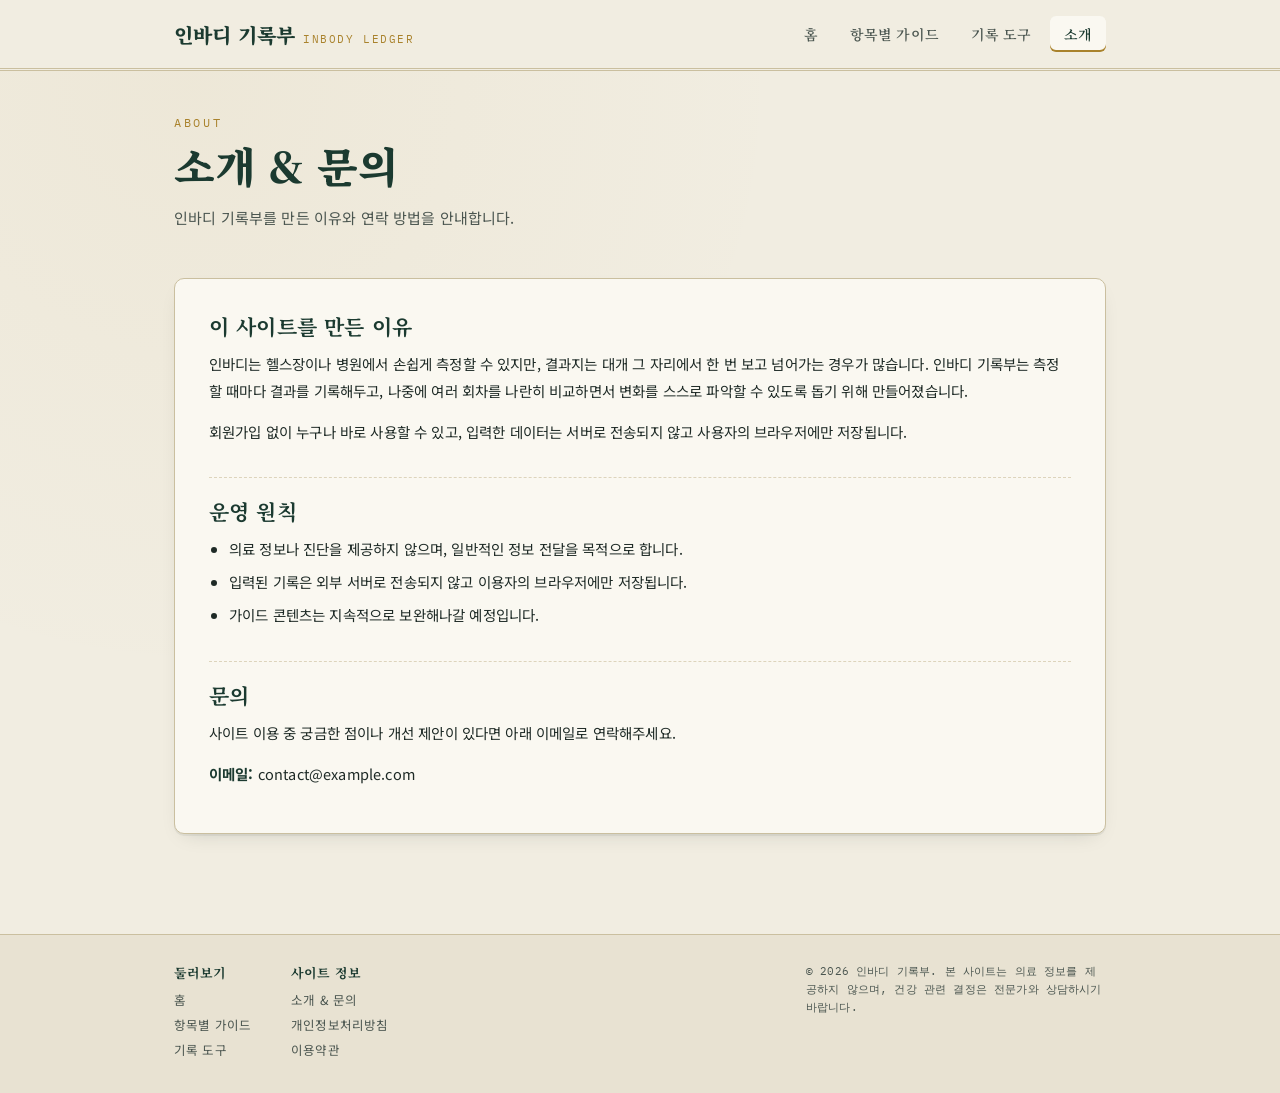
==== about.html @ d4ae5d89 "Add files via upload" ====
<!DOCTYPE html>
<html lang="ko">
<head>
<meta charset="UTF-8">
<meta name="viewport" content="width=device-width, initial-scale=1.0">
<title>소개 &amp; 문의 | 인바디 기록부</title>
<meta name="description" content="인바디 기록부 사이트 소개와 문의 방법을 안내합니다.">
<link rel="canonical" href="https://example.com/about.html">
<link rel="preconnect" href="https://fonts.googleapis.com">
<link href="https://fonts.googleapis.com/css2?family=Noto+Serif+KR:wght@500;600;700;900&family=Noto+Sans+KR:wght@400;500;700&family=IBM+Plex+Mono:wght@400;500;600&display=swap" rel="stylesheet">
<link rel="stylesheet" href="css/style.css">
</head>
<body>

<header class="site-header">
  <div class="bar">
    <a class="brand" href="index.html">
      <span class="mark">인바디 기록부</span>
      <span class="sub">INBODY LEDGER</span>
    </a>
    <nav class="site-nav">
      <a href="index.html">홈</a>
      <a href="guide.html">항목별 가이드</a>
      <a href="tracker.html">기록 도구</a>
      <a href="about.html" class="active">소개</a>
    </nav>
  </div>
</header>

<div class="page-cover">
  <div class="eyebrow">ABOUT</div>
  <h1 class="title">소개 &amp; 문의</h1>
  <p class="lede">인바디 기록부를 만든 이유와 연락 방법을 안내합니다.</p>
</div>

<main class="content">
  <article class="doc">
    <h2>이 사이트를 만든 이유</h2>
    <p>인바디는 헬스장이나 병원에서 손쉽게 측정할 수 있지만, 결과지는 대개 그 자리에서 한 번 보고 넘어가는 경우가 많습니다. 인바디 기록부는 측정할 때마다 결과를 기록해두고, 나중에 여러 회차를 나란히 비교하면서 변화를 스스로 파악할 수 있도록 돕기 위해 만들어졌습니다.</p>
    <p>회원가입 없이 누구나 바로 사용할 수 있고, 입력한 데이터는 서버로 전송되지 않고 사용자의 브라우저에만 저장됩니다.</p>

    <h2>운영 원칙</h2>
    <ul>
      <li>의료 정보나 진단을 제공하지 않으며, 일반적인 정보 전달을 목적으로 합니다.</li>
      <li>입력된 기록은 외부 서버로 전송되지 않고 이용자의 브라우저에만 저장됩니다.</li>
      <li>가이드 콘텐츠는 지속적으로 보완해나갈 예정입니다.</li>
    </ul>

    <h2>문의</h2>
    <p>사이트 이용 중 궁금한 점이나 개선 제안이 있다면 아래 이메일로 연락해주세요.</p>
    <p><strong>이메일:</strong> contact@example.com</p>
  </article>
</main>

<footer class="site-footer">
  <div class="wrap">
    <div class="cols">
      <div class="col">
        <h4>둘러보기</h4>
        <a href="index.html">홈</a>
        <a href="guide.html">항목별 가이드</a>
        <a href="tracker.html">기록 도구</a>
      </div>
      <div class="col">
        <h4>사이트 정보</h4>
        <a href="about.html">소개 &amp; 문의</a>
        <a href="privacy.html">개인정보처리방침</a>
        <a href="terms.html">이용약관</a>
      </div>
    </div>
    <div class="legal">
      © 2026 인바디 기록부. 본 사이트는 의료 정보를 제공하지 않으며, 건강 관련 결정은 전문가와 상담하시기 바랍니다.
    </div>
  </div>
</footer>

</body>
</html>
---- css/style.css ----
:root{
  --paper: #f1ede1;
  --paper-deep: #e8e2d2;
  --card: #faf8f1;
  --ink: #1e2a26;
  --ink-soft: #4b5650;
  --teal: #2e5c4e;
  --teal-dark: #1b3a30;
  --brass: #a9822c;
  --clay: #a5432e;
  --clay-soft: #c97a63;
  --line: #cabf9f;
  --line-soft: #ddd4bc;
  --up: #2e5c4e;
  --down: #a5432e;
  --shadow: 0 2px 0 rgba(30,42,38,0.06), 0 8px 20px -12px rgba(30,42,38,0.25);
}

*{ box-sizing: border-box; }

html{ scroll-behavior: smooth; }

body{
  margin:0;
  background:
    radial-gradient(circle at 15% 8%, rgba(169,130,44,0.05), transparent 40%),
    var(--paper);
  color: var(--ink);
  font-family: 'Noto Sans KR', sans-serif;
  letter-spacing: 0.01em;
}

::selection{ background: var(--brass); color: var(--card); }

a{ color: var(--teal-dark); }

/* ===== Site header / nav ===== */
header.site-header{
  border-bottom: 3px double var(--line);
  background: var(--paper);
  position: sticky; top:0; z-index: 50;
}
.site-header .bar{
  max-width: 980px;
  margin: 0 auto;
  padding: 16px 24px;
  display:flex;
  align-items:center;
  justify-content: space-between;
  gap: 16px;
  flex-wrap: wrap;
}
.brand{
  display:flex;
  align-items:baseline;
  gap: 8px;
  text-decoration:none;
}
.brand .mark{
  font-family:'Noto Serif KR', serif;
  font-weight:900;
  font-size: 20px;
  color: var(--teal-dark);
}
.brand .sub{
  font-family:'IBM Plex Mono', monospace;
  font-size: 10.5px;
  color: var(--brass);
  letter-spacing: 0.15em;
  text-transform: uppercase;
}
nav.site-nav{ display:flex; gap: 4px; flex-wrap: wrap; }
nav.site-nav a{
  font-family:'Noto Serif KR', serif;
  font-weight:600;
  font-size: 14px;
  text-decoration: none;
  color: var(--ink-soft);
  padding: 8px 14px;
  border-radius: 6px;
}
nav.site-nav a:hover, nav.site-nav a.active{
  color: var(--teal-dark);
  background: var(--card);
  box-shadow: 0 -2px 0 var(--brass) inset;
}

/* ===== Hero / page header ===== */
.page-cover{
  max-width: 980px;
  margin: 0 auto;
  padding: 44px 24px 22px;
}
.eyebrow{
  font-family:'IBM Plex Mono', monospace;
  font-size: 12px;
  letter-spacing: 0.22em;
  color: var(--brass);
  text-transform: uppercase;
  margin-bottom: 10px;
}
h1.title{
  font-family:'Noto Serif KR', serif;
  font-weight: 900;
  font-size: clamp(28px, 4.6vw, 42px);
  margin: 0 0 10px;
  color: var(--teal-dark);
  line-height: 1.2;
}
.lede{
  font-size: 15px;
  color: var(--ink-soft);
  max-width: 640px;
  line-height: 1.7;
}

main.content{ max-width: 980px; margin: 0 auto; padding: 0 24px 60px; }

/* ===== article / content blocks ===== */
article.doc{
  background: var(--card);
  border: 1px solid var(--line);
  border-radius: 10px;
  padding: 32px 34px;
  box-shadow: var(--shadow);
  margin-top: 10px;
}
article.doc h2{
  font-family:'Noto Serif KR', serif;
  font-size: 21px;
  color: var(--teal-dark);
  margin: 32px 0 10px;
  padding-top: 18px;
  border-top: 1px dashed var(--line-soft);
}
article.doc h2:first-child{ margin-top:0; padding-top:0; border-top:none; }
article.doc h3{
  font-family:'Noto Serif KR', serif;
  font-size: 16.5px;
  color: var(--ink);
  margin: 20px 0 6px;
}
article.doc p{ line-height: 1.85; font-size: 14.5px; color: var(--ink); margin: 0 0 14px; }
article.doc ul, article.doc ol{ line-height:1.85; font-size:14.5px; padding-left: 20px; margin: 0 0 14px;}
article.doc li{ margin-bottom: 6px; }
article.doc strong{ color: var(--teal-dark); }
article.doc .updated{
  font-family:'IBM Plex Mono', monospace;
  font-size: 11.5px;
  color: var(--ink-soft);
  margin-bottom: 8px;
}

.metric-card{
  background: var(--paper);
  border: 1px solid var(--line-soft);
  border-radius: 8px;
  padding: 16px 18px;
  margin: 14px 0;
}
.metric-card .mname{
  font-family:'IBM Plex Mono', monospace;
  font-size: 12px;
  color: var(--brass);
  letter-spacing: 0.06em;
  margin-bottom: 6px;
}

.callout{
  background: rgba(46,92,78,0.07);
  border-left: 3px solid var(--teal);
  border-radius: 0 8px 8px 0;
  padding: 14px 18px;
  font-size: 13.5px;
  color: var(--ink-soft);
  margin: 18px 0;
  line-height: 1.7;
}

/* ===== CTA block ===== */
.cta-block{
  display:flex;
  align-items:center;
  justify-content: space-between;
  gap: 18px;
  flex-wrap: wrap;
  background: var(--teal-dark);
  color: #f2ecd8;
  border-radius: 10px;
  padding: 26px 28px;
  margin: 34px 0 10px;
}
.cta-block .cta-text .h{
  font-family:'Noto Serif KR', serif;
  font-weight:700;
  font-size: 18px;
  margin-bottom: 4px;
}
.cta-block .cta-text .p{
  font-size: 13px;
  color: #cfc6a6;
}
.btn{
  font-family:'Noto Serif KR', serif;
  font-weight:700;
  font-size: 14px;
  background: var(--brass);
  color: #241a06;
  text-decoration:none;
  padding: 11px 22px;
  border-radius: 7px;
  white-space: nowrap;
}
.btn:hover{ background: #c19a3c; }
.btn.outline{
  background: transparent;
  border: 1px solid var(--line);
  color: var(--ink-soft);
}
.btn.outline:hover{ border-color: var(--teal); color: var(--teal-dark); }

/* ===== 3-column feature grid ===== */
.feature-grid{
  display:grid;
  grid-template-columns: repeat(auto-fit, minmax(260px,1fr));
  gap: 16px;
  margin: 24px 0;
}
.feature-card{
  background: var(--card);
  border: 1px solid var(--line);
  border-radius: 10px;
  padding: 20px 20px 18px;
  box-shadow: var(--shadow);
}
.feature-card .num{
  font-family:'IBM Plex Mono', monospace;
  font-size: 11px;
  color: var(--brass);
  margin-bottom: 8px;
}
.feature-card h3{
  font-family:'Noto Serif KR', serif;
  font-size: 16px;
  color: var(--teal-dark);
  margin: 0 0 8px;
}
.feature-card p{ font-size: 13px; color: var(--ink-soft); line-height:1.7; margin:0; }

/* ===== Ad slot placeholder ===== */
.ad-slot{
  max-width: 980px;
  margin: 36px auto;
  padding: 0 24px;
}
.ad-slot .frame{
  border: 1px dashed var(--line);
  border-radius: 8px;
  background: rgba(202,191,159,0.15);
  text-align:center;
  padding: 22px 14px;
  font-family:'IBM Plex Mono', monospace;
  font-size: 11px;
  color: var(--ink-soft);
  letter-spacing: 0.04em;
}

/* ===== footer ===== */
footer.site-footer{
  border-top: 1px solid var(--line);
  margin-top: 40px;
  background: var(--paper-deep);
}
footer.site-footer .wrap{
  max-width: 980px; margin:0 auto; padding: 28px 24px;
  display:flex; justify-content: space-between; gap: 20px; flex-wrap:wrap;
}
footer.site-footer .cols{ display:flex; gap: 40px; flex-wrap:wrap; }
footer.site-footer .col h4{
  font-family:'Noto Serif KR', serif;
  font-size: 13px;
  color: var(--teal-dark);
  margin: 0 0 8px;
}
footer.site-footer .col a{
  display:block;
  font-size: 12.5px;
  color: var(--ink-soft);
  text-decoration:none;
  margin-bottom: 6px;
}
footer.site-footer .col a:hover{ color: var(--teal-dark); }
footer.site-footer .legal{
  font-family:'IBM Plex Mono', monospace;
  font-size: 11px;
  color: var(--ink-soft);
  max-width: 300px;
  line-height:1.6;
}

@media (max-width: 640px){
  .site-header .bar{ flex-direction: column; align-items: flex-start; }
  .cta-block{ flex-direction:column; align-items:flex-start; }
}

@media (prefers-reduced-motion: reduce){ *{ scroll-behavior:auto !important; } }

/* ===== Tracker tool specific styles ===== */
.tool-tabs{
  display:flex;
  gap: 4px;
  margin: 6px 0 0;
  border-bottom: 1px solid var(--line);
}
.tool-tabs button{
  font-family:'Noto Serif KR', serif;
  font-weight:600;
  font-size: 15px;
  background: transparent;
  border: 1px solid transparent;
  border-bottom: none;
  padding: 10px 18px;
  cursor:pointer;
  color: var(--ink-soft);
  border-radius: 6px 6px 0 0;
  position: relative;
  top: 1px;
}
.tool-tabs button.active{
  background: var(--card);
  color: var(--teal-dark);
  border-color: var(--line);
  box-shadow: 0 -2px 0 var(--brass) inset;
}
.tool-tabs button .count{
  font-family:'IBM Plex Mono',monospace;
  font-size: 11px;
  color: var(--brass);
  margin-left:6px;
}

.tool-panel{ display:none; padding: 26px 0 10px; }
.tool-panel.active{ display:block; }

.form-card{
  background: var(--card);
  border: 1px solid var(--line);
  border-radius: 10px;
  padding: 26px 26px 22px;
  box-shadow: var(--shadow);
}
.form-card h2{
  font-family:'Noto Serif KR', serif;
  font-size: 19px;
  margin: 0 0 4px;
  color: var(--teal-dark);
}
.form-hint{ font-size: 12.5px; color: var(--ink-soft); margin: 0 0 20px; }

.grid{
  display:grid;
  grid-template-columns: repeat(auto-fill, minmax(150px,1fr));
  gap: 14px 16px;
}
.field label{
  display:block;
  font-size: 11.5px;
  color: var(--ink-soft);
  margin-bottom: 5px;
  font-family:'IBM Plex Mono', monospace;
  letter-spacing: 0.03em;
}
.field .req{ color: var(--clay); }
.field input, .field select, .field textarea{
  width:100%;
  font-family:'IBM Plex Mono', monospace;
  font-size: 14.5px;
  padding: 8px 9px;
  border: 1px solid var(--line);
  border-radius: 6px;
  background: #fffefb;
  color: var(--ink);
}
.field select{ font-family:'Noto Sans KR', sans-serif; }
.field input:focus, .field select:focus, .field textarea:focus{
  outline: 2px solid var(--brass);
  outline-offset: 1px;
}
.field.full{ grid-column: 1/-1; }
.field textarea{ resize: vertical; min-height: 54px; font-family:'Noto Sans KR', sans-serif; }

.photo-drop{
  border: 1px dashed var(--line);
  border-radius: 8px;
  padding: 14px;
  text-align:center;
  font-size: 12.5px;
  color: var(--ink-soft);
  cursor:pointer;
  background: var(--paper);
}
.photo-drop img{ max-height: 90px; border-radius: 4px; display:block; margin: 0 auto 6px; }

.form-actions{
  display:flex;
  justify-content: flex-end;
  gap: 10px;
  margin-top: 22px;
  padding-top: 16px;
  border-top: 1px dashed var(--line-soft);
}
button.primary{
  font-family:'Noto Serif KR', serif;
  font-weight:700;
  font-size: 14.5px;
  background: var(--teal);
  color: #fbf7ec;
  border:none;
  padding: 11px 22px;
  border-radius: 7px;
  cursor:pointer;
  transition: transform .12s ease, background .12s ease;
}
button.primary:hover{ background: var(--teal-dark); transform: translateY(-1px); }
button.ghost{
  font-family:'Noto Sans KR', sans-serif;
  font-size: 13.5px;
  background: transparent;
  border: 1px solid var(--line);
  color: var(--ink-soft);
  padding: 10px 16px;
  border-radius: 7px;
  cursor:pointer;
}
button.ghost:hover{ border-color: var(--teal); color: var(--teal-dark); }

.empty-state{
  text-align:center;
  padding: 60px 20px;
  color: var(--ink-soft);
  font-size: 14px;
}
.empty-state .big{
  font-family:'Noto Serif KR', serif;
  font-size: 20px;
  color: var(--teal-dark);
  margin-bottom: 8px;
}

.record-list{ display:flex; flex-direction:column; gap: 16px; margin-top: 20px; }

.rcard{
  display:flex;
  background: var(--card);
  border: 1px solid var(--line);
  border-radius: 4px 10px 10px 4px;
  box-shadow: var(--shadow);
  position: relative;
  overflow: hidden;
}
.rcard .tab{
  width: 46px;
  flex-shrink:0;
  background: var(--teal-dark);
  display:flex;
  flex-direction:column;
  align-items:center;
  justify-content:center;
  position: relative;
}
.rcard .tab .hole{
  width: 13px; height: 13px;
  border-radius: 50%;
  background: var(--paper);
  box-shadow: inset 0 0 0 1px rgba(0,0,0,0.15);
  margin-bottom: 10px;
}
.rcard .tab .seq{
  font-family:'IBM Plex Mono', monospace;
  font-size: 11px;
  color: #d8cfaf;
  writing-mode: vertical-rl;
  letter-spacing: 0.1em;
}
.rcard.selected .tab{ background: var(--brass); }
.rcard.selected{ box-shadow: 0 0 0 2px var(--brass), var(--shadow); }

.rcard .body{ flex:1; padding: 16px 18px; }
.rcard .rhead{
  display:flex;
  align-items: baseline;
  justify-content: space-between;
  gap: 10px;
  margin-bottom: 10px;
  flex-wrap: wrap;
}
.rcard .date{
  font-family:'Noto Serif KR', serif;
  font-weight:700;
  font-size: 17px;
  color: var(--teal-dark);
}
.rcard .condition{
  font-family:'IBM Plex Mono', monospace;
  font-size: 11.5px;
  color: var(--brass);
  background: rgba(169,130,44,0.1);
  padding: 3px 8px;
  border-radius: 4px;
}
.rcard .rhead-actions{ display:flex; gap:8px; align-items:center; margin-left:auto; }
.rcard .rhead-actions label{
  display:flex; align-items:center; gap:5px;
  font-size: 11.5px; color: var(--ink-soft); cursor:pointer;
  font-family:'IBM Plex Mono', monospace;
}
.rcard .del{
  background:none; border:none; color: var(--clay-soft);
  cursor:pointer; font-size: 12px; padding: 2px 6px;
}
.rcard .del:hover{ color: var(--clay); }

.metrics{
  display:grid;
  grid-template-columns: repeat(auto-fill, minmax(96px, 1fr));
  gap: 10px 14px;
  padding-top: 10px;
  border-top: 1px solid var(--line-soft);
}
.metric .k{ font-size: 10.5px; color: var(--ink-soft); margin-bottom:2px; }
.metric .v{ font-family:'IBM Plex Mono', monospace; font-weight:600; font-size: 15px; color: var(--ink); }
.metric .v .unit{ font-size: 10.5px; color: var(--ink-soft); font-weight:400; margin-left:2px;}

.rcard .memo{
  margin-top: 12px;
  font-size: 12.5px;
  color: var(--ink-soft);
  padding-top: 10px;
  border-top: 1px dashed var(--line-soft);
  line-height: 1.5;
}
.rcard .thumb{
  position:absolute; right:14px; top:14px;
  width: 46px; height: 46px; border-radius: 6px; object-fit:cover;
  border: 1px solid var(--line);
}

.compare-bar{
  display:flex;
  align-items:center;
  justify-content: space-between;
  background: var(--teal-dark);
  color: #f2ecd8;
  padding: 12px 18px;
  border-radius: 8px;
  margin-bottom: 18px;
  font-size: 13px;
  gap: 12px;
  flex-wrap: wrap;
}
.compare-bar .thread-note{ font-family:'IBM Plex Mono', monospace; font-size:12px; color:#d8cfaf; }
.compare-bar button.primary{ padding: 8px 16px; font-size: 13px; }

.compare-table-wrap{ overflow-x:auto; margin-top: 6px; }
table.compare{
  width:100%;
  border-collapse: collapse;
  background: var(--card);
  border: 1px solid var(--line);
  border-radius: 10px;
  overflow:hidden;
  font-size: 13.5px;
}
table.compare th, table.compare td{
  padding: 10px 14px;
  text-align: left;
  border-bottom: 1px solid var(--line-soft);
  white-space: nowrap;
}
table.compare thead th{
  font-family:'Noto Serif KR', serif;
  background: var(--paper-deep);
  color: var(--teal-dark);
  font-size: 13px;
}
table.compare tbody th{
  font-family:'IBM Plex Mono', monospace;
  font-size: 11.5px;
  color: var(--ink-soft);
  background: var(--paper);
  position: sticky; left:0;
}
table.compare td{ font-family:'IBM Plex Mono', monospace; }
.delta{ font-size: 11px; margin-left:6px; }
.delta.up{ color: var(--up); }
.delta.down{ color: var(--down); }
.delta.flat{ color: var(--ink-soft); }

.compare-empty{
  text-align:center; padding: 50px 20px; color: var(--ink-soft); font-size:13.5px;
}

.avg-banner{
  display:flex; gap: 24px; flex-wrap:wrap;
  background: var(--paper-deep);
  border: 1px solid var(--line);
  border-radius: 8px;
  padding: 14px 18px;
  margin-bottom: 16px;
  font-family:'IBM Plex Mono', monospace;
  font-size: 12.5px;
}
.avg-banner b{ color: var(--teal-dark); font-family:'Noto Serif KR', serif; }
.avg-banner span.tag{ color: var(--brass); font-weight:600; }

.storage-warning{
  max-width:980px;margin:16px auto 0;padding:12px 18px;
  background:#f6e9c9;border:1px solid #a9822c;border-radius:8px;
  font-size:12.5px;color:#4b3a12;font-family:'Noto Sans KR',sans-serif;
}

@media (max-width: 560px){
  .rcard{ flex-direction: column; }
  .rcard .tab{ width:100%; flex-direction:row; padding: 8px; }
  .rcard .tab .hole{ margin: 0 10px 0 0; }
  .rcard .tab .seq{ writing-mode: horizontal-tb; }
  .rcard .thumb{ position: static; margin-bottom: 8px; }
}
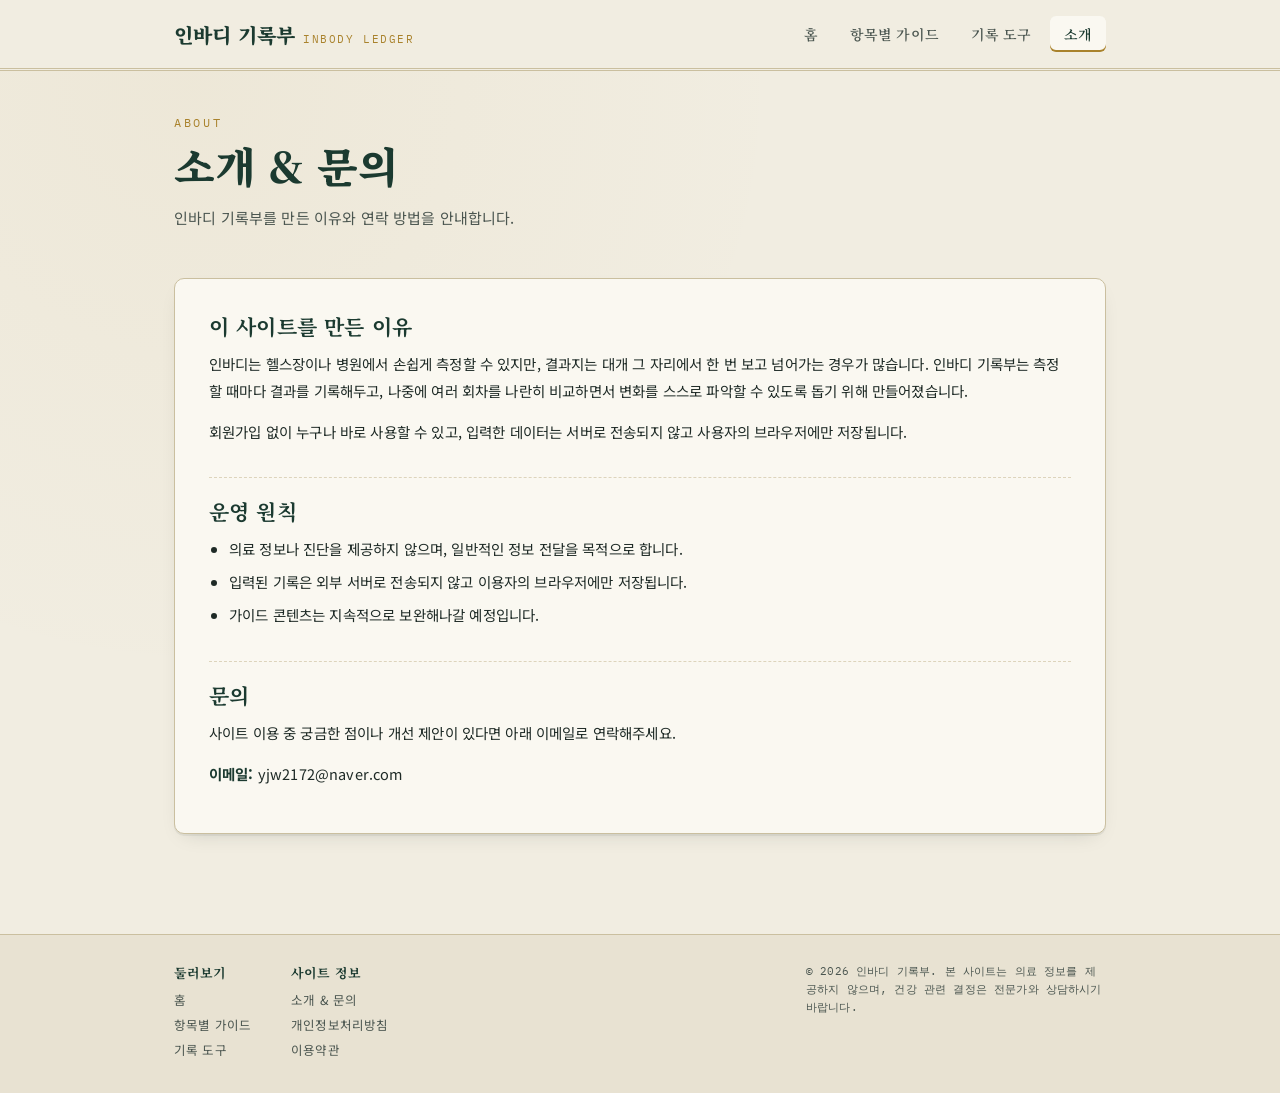
==== commit 50e23f7e: "Add files via upload" ====
--- a/about.html
+++ b/about.html
@@ -6,8 +6,11 @@
 <title>소개 &amp; 문의 | 인바디 기록부</title>
 <meta name="description" content="인바디 기록부 사이트 소개와 문의 방법을 안내합니다.">
 <link rel="canonical" href="https://example.com/about.html">
+<meta name="naver-site-verification" content="7c5803e0667ca97e8ee6781f5c3fd69aa331b6ec" />
 <link rel="preconnect" href="https://fonts.googleapis.com">
 <link href="https://fonts.googleapis.com/css2?family=Noto+Serif+KR:wght@500;600;700;900&family=Noto+Sans+KR:wght@400;500;700&family=IBM+Plex+Mono:wght@400;500;600&display=swap" rel="stylesheet">
+<script async src="https://pagead2.googlesyndication.com/pagead/js/adsbygoogle.js?client=ca-pub-2557338953436433"
+     crossorigin="anonymous"></script>
 <link rel="stylesheet" href="css/style.css">
 </head>
 <body>
@@ -48,7 +51,7 @@
 
     <h2>문의</h2>
     <p>사이트 이용 중 궁금한 점이나 개선 제안이 있다면 아래 이메일로 연락해주세요.</p>
-    <p><strong>이메일:</strong> contact@example.com</p>
+    <p><strong>이메일:</strong> yjw2172@naver.com</p>
   </article>
 </main>
 
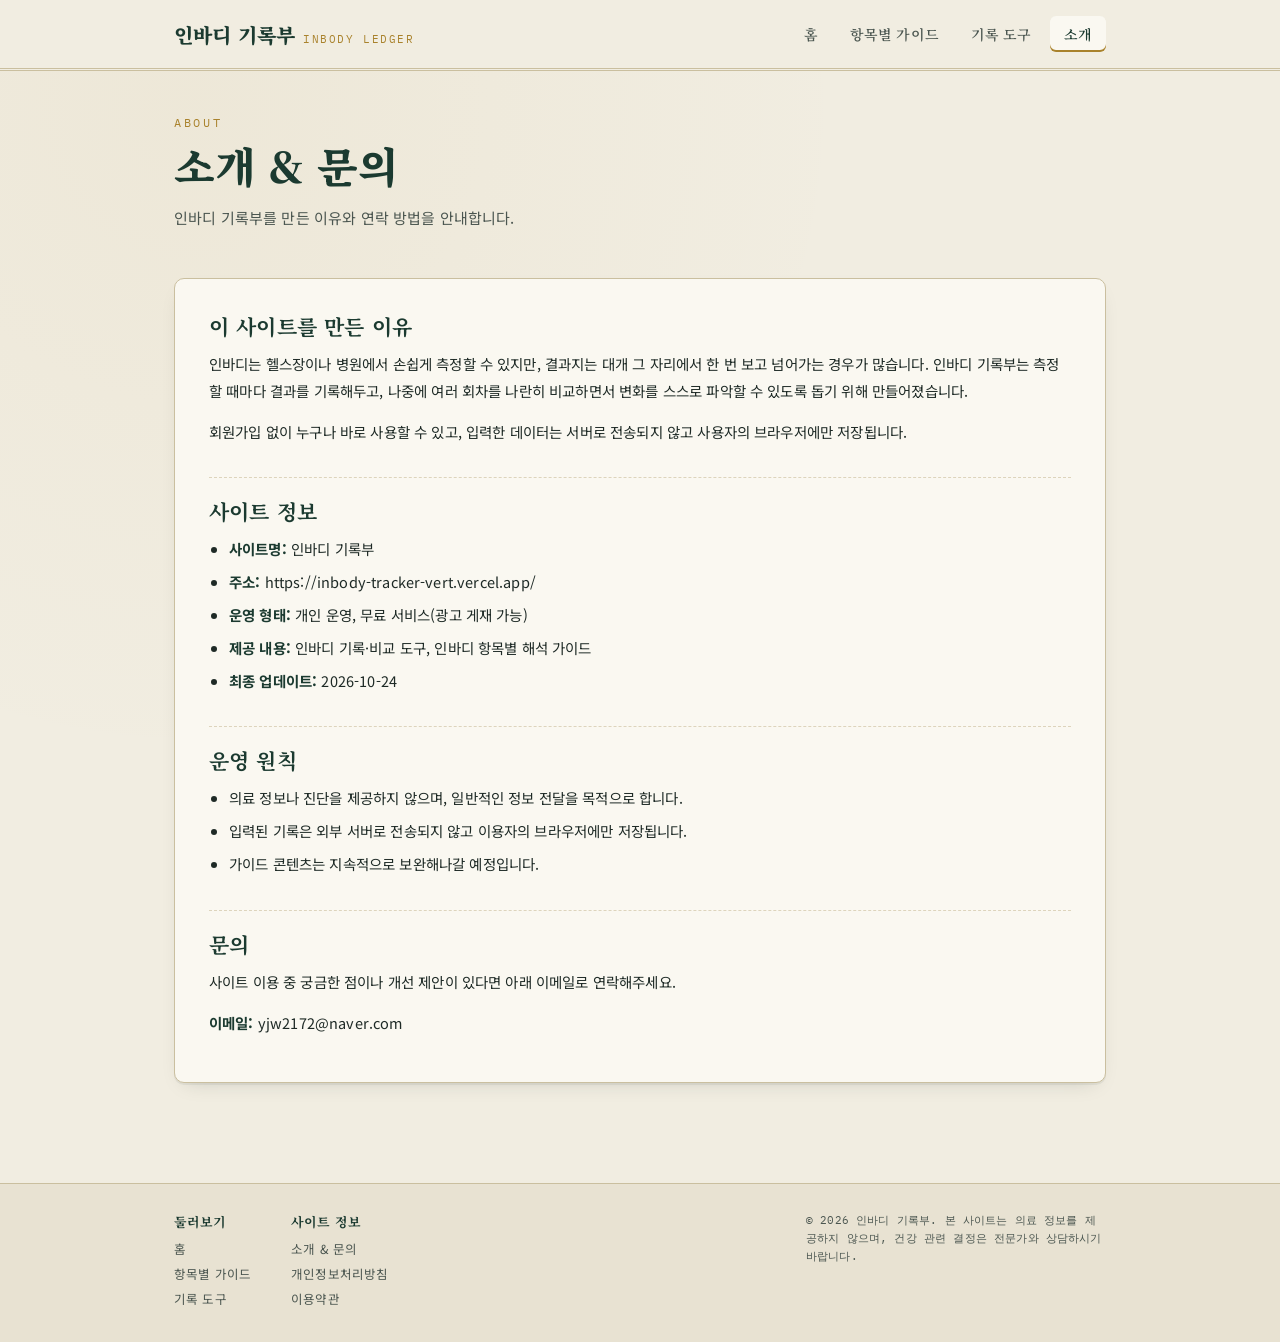
==== commit 8d9d1a67: "Add files via upload" ====
--- a/about.html
+++ b/about.html
@@ -5,7 +5,7 @@
 <meta name="viewport" content="width=device-width, initial-scale=1.0">
 <title>소개 &amp; 문의 | 인바디 기록부</title>
 <meta name="description" content="인바디 기록부 사이트 소개와 문의 방법을 안내합니다.">
-<link rel="canonical" href="https://example.com/about.html">
+<link rel="canonical" href="https://inbody-tracker-vert.vercel.app/about.html">
 <meta name="naver-site-verification" content="7c5803e0667ca97e8ee6781f5c3fd69aa331b6ec" />
 <link rel="preconnect" href="https://fonts.googleapis.com">
 <link href="https://fonts.googleapis.com/css2?family=Noto+Serif+KR:wght@500;600;700;900&family=Noto+Sans+KR:wght@400;500;700&family=IBM+Plex+Mono:wght@400;500;600&display=swap" rel="stylesheet">
@@ -41,6 +41,15 @@
     <h2>이 사이트를 만든 이유</h2>
     <p>인바디는 헬스장이나 병원에서 손쉽게 측정할 수 있지만, 결과지는 대개 그 자리에서 한 번 보고 넘어가는 경우가 많습니다. 인바디 기록부는 측정할 때마다 결과를 기록해두고, 나중에 여러 회차를 나란히 비교하면서 변화를 스스로 파악할 수 있도록 돕기 위해 만들어졌습니다.</p>
     <p>회원가입 없이 누구나 바로 사용할 수 있고, 입력한 데이터는 서버로 전송되지 않고 사용자의 브라우저에만 저장됩니다.</p>
+
+    <h2>사이트 정보</h2>
+    <ul>
+      <li><strong>사이트명:</strong> 인바디 기록부</li>
+      <li><strong>주소:</strong> https://inbody-tracker-vert.vercel.app/</li>
+      <li><strong>운영 형태:</strong> 개인 운영, 무료 서비스(광고 게재 가능)</li>
+      <li><strong>제공 내용:</strong> 인바디 기록·비교 도구, 인바디 항목별 해석 가이드</li>
+      <li><strong>최종 업데이트:</strong> 2026-10-24</li>
+    </ul>
 
     <h2>운영 원칙</h2>
     <ul>
--- a/css/style.css
+++ b/css/style.css
@@ -626,3 +626,253 @@
   .rcard .tab .seq{ writing-mode: horizontal-tb; }
   .rcard .thumb{ position: static; margin-bottom: 8px; }
 }
+
+/* ===== Compare bar chart ===== */
+.chart-controls{
+  display:flex;
+  align-items:center;
+  gap: 10px;
+  margin: 18px 0 10px;
+  flex-wrap: wrap;
+}
+.chart-controls label{
+  font-family:'IBM Plex Mono', monospace;
+  font-size: 11.5px;
+  color: var(--ink-soft);
+}
+.chart-controls select{
+  font-family:'Noto Sans KR', sans-serif;
+  font-size: 13.5px;
+  padding: 7px 10px;
+  border: 1px solid var(--line);
+  border-radius: 6px;
+  background: #fffefb;
+  color: var(--ink);
+}
+.bar-chart{
+  background: var(--card);
+  border: 1px solid var(--line);
+  border-radius: 10px;
+  box-shadow: var(--shadow);
+  padding: 24px 20px 14px;
+  margin-bottom: 20px;
+}
+.bar-chart .chart-title{
+  font-family:'Noto Serif KR', serif;
+  font-size: 14px;
+  color: var(--teal-dark);
+  margin-bottom: 18px;
+}
+.bar-track{
+  display:flex;
+  align-items:flex-end;
+  gap: 14px;
+  min-height: 200px;
+  padding: 0 4px;
+  border-bottom: 1px solid var(--line-soft);
+  overflow-x: auto;
+}
+.bar-col{
+  flex:1;
+  display:flex;
+  flex-direction:column;
+  align-items:center;
+  justify-content:flex-end;
+  min-width: 40px;
+  height: 200px;
+}
+.bar-col .bar-value{
+  font-family:'IBM Plex Mono', monospace;
+  font-size: 12px;
+  font-weight:600;
+  color: var(--teal-dark);
+  margin-bottom: 6px;
+  white-space: nowrap;
+}
+.bar-col .bar-shape{
+  width: 100%;
+  max-width: 46px;
+  background: linear-gradient(180deg, var(--teal) 0%, var(--teal-dark) 100%);
+  border-radius: 6px 6px 2px 2px;
+  transition: height .4s ease;
+  position: relative;
+}
+.bar-col.is-max .bar-shape{ background: linear-gradient(180deg, var(--brass) 0%, #8a6a22 100%); }
+.bar-labels{
+  display:flex;
+  gap: 14px;
+  padding: 8px 4px 0;
+}
+.bar-labels .bar-label{
+  flex:1;
+  min-width: 40px;
+  text-align:center;
+  font-family:'IBM Plex Mono', monospace;
+  font-size: 10.5px;
+  color: var(--ink-soft);
+  line-height: 1.4;
+}
+.delta.neutral{ color: var(--ink-soft); }
+
+/* ===== Photo: 카드 내 사진 + 폼 미리보기 + 라이트박스 ===== */
+.photo-drop img{ max-height: 220px; max-width: 100%; border-radius: 6px; }
+
+.photo-btn{
+  display:block;
+  position: relative;
+  margin-top: 14px;
+  padding: 0;
+  border: 1px solid var(--line);
+  border-radius: 8px;
+  background: var(--paper);
+  cursor: zoom-in;
+  overflow: hidden;
+  max-width: 260px;
+}
+.photo-btn img{
+  display:block;
+  width: 100%;
+  max-height: 300px;
+  object-fit: cover;
+}
+.photo-btn .photo-hint{
+  position:absolute; left:0; right:0; bottom:0;
+  padding: 6px 10px;
+  font-family:'IBM Plex Mono', monospace;
+  font-size: 10.5px;
+  color: #f2ecd8;
+  background: linear-gradient(0deg, rgba(27,58,48,0.85), rgba(27,58,48,0));
+  text-align:left;
+}
+.photo-btn:hover{ border-color: var(--brass); }
+.photo-btn:focus-visible{ outline: 2px solid var(--brass); outline-offset: 2px; }
+
+.lightbox{
+  position: fixed; inset: 0;
+  background: rgba(20,28,25,0.88);
+  display:flex; align-items:center; justify-content:center;
+  padding: 20px;
+  z-index: 200;
+}
+.lightbox[hidden]{ display:none; }
+.lightbox-inner{
+  max-width: min(94vw, 900px);
+  max-height: 94vh;
+  display:flex; flex-direction:column; gap: 12px;
+}
+.lightbox-inner img{
+  max-width: 100%;
+  max-height: calc(94vh - 70px);
+  object-fit: contain;
+  border-radius: 8px;
+  background: #000;
+}
+.lightbox-bar{
+  display:flex; align-items:center; justify-content: space-between; gap: 12px; flex-wrap: wrap;
+  color: #f2ecd8;
+  font-family:'IBM Plex Mono', monospace;
+  font-size: 12.5px;
+}
+.lightbox-actions{ display:flex; gap: 8px; align-items:center; }
+.lightbox-actions .ghost{ color:#f2ecd8; border-color:#5a6a63; }
+.lightbox-actions .btn{ padding: 8px 16px; font-size: 13px; }
+
+/* ===== 사용성 개선: 안내, 그룹, 백업, 요약, 토스트 ===== */
+.steps-hint{
+  list-style:none; margin: 4px 0 16px; padding: 0;
+  display:flex; gap: 10px; flex-wrap: wrap;
+}
+.steps-hint li{
+  font-size: 12.5px; color: var(--ink-soft);
+  background: var(--paper-deep); border: 1px solid var(--line-soft);
+  border-radius: 999px; padding: 6px 14px 6px 8px;
+}
+.steps-hint li b{
+  display:inline-block; width: 20px; height: 20px; line-height: 20px; text-align:center;
+  border-radius: 50%; background: var(--teal-dark); color: #f2ecd8;
+  font-family:'IBM Plex Mono', monospace; font-size: 11px; margin-right: 6px;
+}
+.steps-hint li em{ font-style: normal; font-weight: 700; color: var(--teal-dark); }
+
+.group-title{
+  grid-column: 1 / -1;
+  font-family:'Noto Serif KR', serif; font-weight: 700; font-size: 13.5px;
+  color: var(--teal-dark);
+  padding-top: 10px; margin-top: 4px;
+  border-top: 1px dashed var(--line-soft);
+}
+.group-title:first-child{ border-top: none; margin-top: 0; padding-top: 0; }
+
+.link-btn{
+  background:none; border:none; color: var(--clay); cursor:pointer;
+  font-size: 12px; text-decoration: underline; margin-top: 6px;
+}
+
+.list-tools, .quick-compare{
+  display:flex; align-items:center; gap: 8px; flex-wrap: wrap;
+  margin-bottom: 14px;
+}
+.tools-label{
+  font-family:'IBM Plex Mono', monospace; font-size: 11px; color: var(--ink-soft);
+  letter-spacing: 0.08em; margin-right: 4px;
+}
+.list-tools .ghost, .quick-compare .ghost{ padding: 7px 12px; font-size: 12.5px; }
+
+.empty-actions{ display:flex; gap: 10px; justify-content:center; flex-wrap: wrap; }
+
+.sample-banner{
+  display:flex; align-items:center; justify-content: space-between; gap: 12px; flex-wrap: wrap;
+  background: #f6e9c9; border: 1px solid var(--brass); border-radius: 8px;
+  padding: 10px 14px; margin-bottom: 14px; font-size: 12.5px; color: #4b3a12;
+}
+.sample-tag{
+  font-family:'IBM Plex Mono', monospace; font-size: 10.5px; color: #4b3a12;
+  background: #f0d99a; border-radius: 4px; padding: 2px 6px; margin-left: 6px; vertical-align: middle;
+}
+
+.summary-strip{
+  background: var(--card); border: 1px solid var(--line); border-radius: 10px;
+  box-shadow: var(--shadow); padding: 14px 16px; margin-bottom: 16px;
+}
+.summary-title{
+  font-family:'Noto Serif KR', serif; font-size: 13px; color: var(--teal-dark); margin-bottom: 10px;
+}
+.chips{ display:grid; grid-template-columns: repeat(auto-fit, minmax(110px, 1fr)); gap: 10px; }
+.chip{ background: var(--paper); border: 1px solid var(--line-soft); border-radius: 8px; padding: 10px 12px; }
+.chip .k{ font-size: 10.5px; color: var(--ink-soft); margin-bottom: 2px; }
+.chip .v{ font-family:'IBM Plex Mono', monospace; font-weight: 600; font-size: 16px; }
+.chip .v .unit{ font-size: 10.5px; color: var(--ink-soft); font-weight: 400; margin-left: 2px; }
+.chip .delta{ display:block; margin: 2px 0 0; font-family:'IBM Plex Mono', monospace; font-size: 11.5px; }
+
+.rcard .edit{
+  background:none; border:none; color: var(--teal); cursor:pointer; font-size: 12px; padding: 2px 6px;
+}
+.rcard .edit:hover{ color: var(--teal-dark); text-decoration: underline; }
+
+.th-sub{ font-weight:400; font-size:11px; color: var(--ink-soft); }
+.th-unit{ font-size:10px; }
+.bar-unit{ font-weight:400; color: var(--ink-soft); font-size: 10px; }
+.chart-note{ font-size: 11px; color: var(--ink-soft); margin-top: 10px; }
+
+.toast{
+  position: fixed; left: 50%; bottom: 28px; transform: translate(-50%, 20px);
+  background: var(--teal-dark); color: #f2ecd8;
+  padding: 11px 20px; border-radius: 999px; font-size: 13.5px;
+  box-shadow: 0 8px 24px -8px rgba(0,0,0,0.4);
+  opacity: 0; pointer-events: none; transition: opacity .2s ease, transform .2s ease;
+  z-index: 300; max-width: 90vw; text-align:center;
+}
+.toast.show{ opacity: 1; transform: translate(-50%, 0); }
+
+/* 표(가이드 요약표) */
+.table-scroll{ overflow-x:auto; margin: 6px 0 18px; }
+table.doc-table{ width:100%; border-collapse: collapse; font-size: 13.5px; background: var(--paper); border: 1px solid var(--line-soft); }
+table.doc-table th, table.doc-table td{ text-align:left; padding: 9px 12px; border-bottom: 1px solid var(--line-soft); line-height: 1.5; }
+table.doc-table thead th{ font-family:'Noto Serif KR', serif; background: var(--paper-deep); color: var(--teal-dark); font-size: 13px; white-space: nowrap; }
+table.doc-table tbody td:first-child{ font-weight: 700; color: var(--teal-dark); white-space: nowrap; }
+
+@media (max-width: 560px){
+  .form-actions{ position: sticky; bottom: 0; background: var(--card); padding: 12px 0 4px; margin-top: 18px; z-index: 5; }
+  .grid{ grid-template-columns: repeat(2, 1fr); }
+  .field input, .field select, .field textarea{ font-size: 16px; } /* iOS 자동 확대 방지 */
+}
